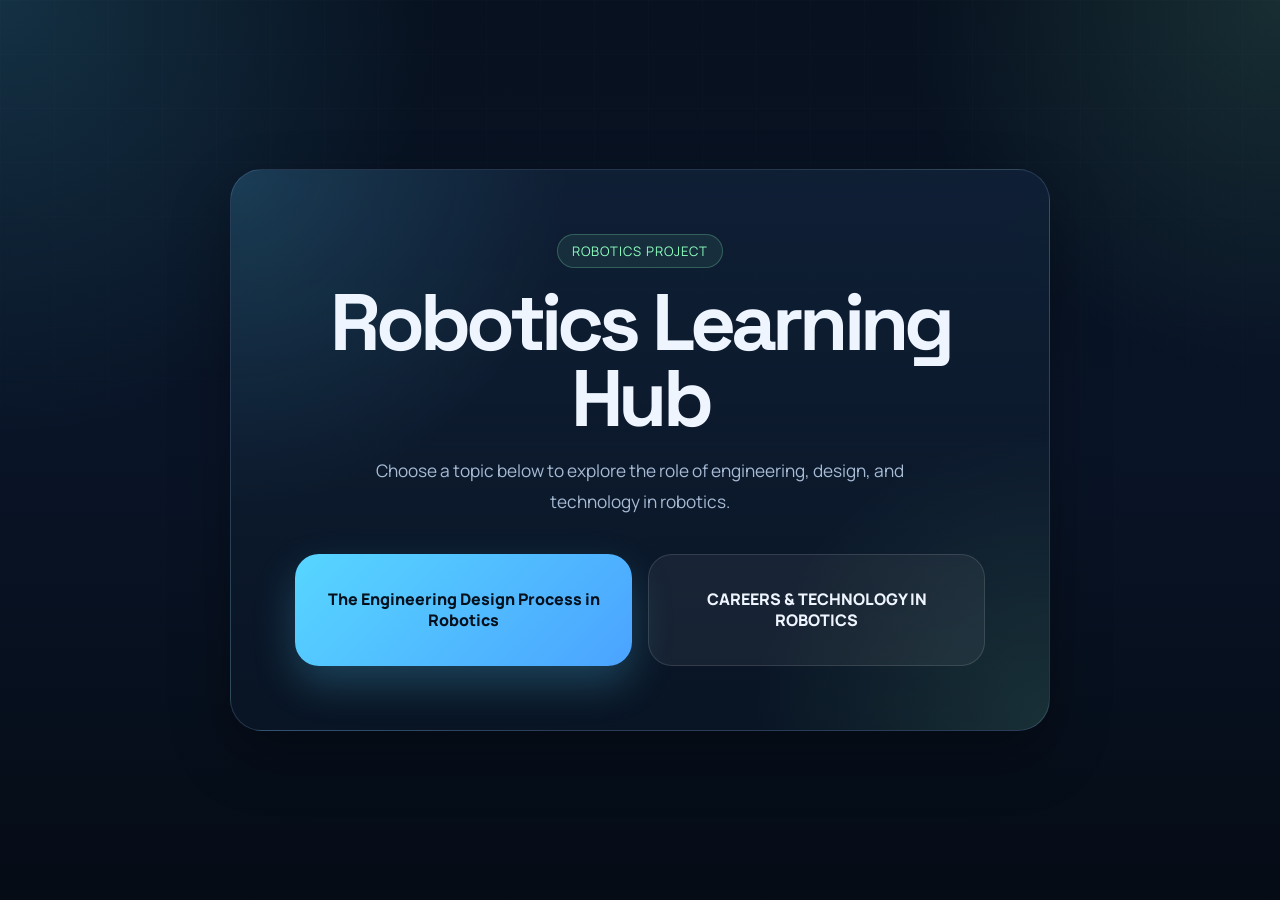
==== index.html @ 1d2cc7db "Robotics Edp v1 without second page" ====
<!doctype html>
<html lang="en">
  <head>
    <meta charset="UTF-8" />
    <meta name="viewport" content="width=device-width, initial-scale=1.0" />
    <title>Robotics Project Homepage</title>
    <link rel="preconnect" href="https://fonts.googleapis.com" />
    <link rel="preconnect" href="https://fonts.gstatic.com" crossorigin />
    <link
      href="https://fonts.googleapis.com/css2?family=Manrope:wght@400;500;600;700;800&family=Space+Grotesk:wght@500;700&display=swap"
      rel="stylesheet"
    />
    <link rel="stylesheet" href="style.css" />
  </head>
  <body class="home-page">
    <div class="cursor-reticle" aria-hidden="true">
      <svg viewBox="0 0 84 84">
        <path class="reticle-shape" d="M25 11 L14 19 L14 31" />
        <path class="reticle-shape" d="M59 11 L70 19 L70 31" />
        <path class="reticle-shape" d="M25 73 L14 65 L14 53" />
        <path class="reticle-shape" d="M59 73 L70 65 L70 53" />
        <circle class="reticle-dot" cx="42" cy="42" r="3.5" />
      </svg>
    </div>

    <main class="home-main">
      <section class="home-hero">
        <span class="section-tag reveal">Robotics Project</span>
        <h1 class="home-title reveal">Robotics Learning Hub</h1>
        <p class="home-copy reveal">
          Choose a topic below to explore the role of engineering, design, and
          technology in robotics.
        </p>

        <div class="home-actions reveal">
          <a class="home-button home-button-primary" href="edp.html">
            The Engineering Design Process in Robotics
          </a>
          <button class="home-button home-button-secondary" type="button">
            CAREERS &amp; TECHNOLOGY IN ROBOTICS
          </button>
        </div>
      </section>
    </main>

    <script src="script.js"></script>
  </body>
</html>
---- style.css ----
:root {
  --bg: #07111f;
  --bg-soft: #0d1a2d;
  --panel: rgba(14, 28, 48, 0.78);
  --panel-strong: rgba(18, 36, 62, 0.94);
  --line: rgba(162, 201, 255, 0.18);
  --text: #eef5ff;
  --muted: #a8bbd4;
  --accent: #57d6ff;
  --accent-2: #8dffbf;
  --accent-3: #ffd166;
  --danger: #ff7b7b;
  --shadow: 0 24px 60px rgba(0, 0, 0, 0.32);
  --radius: 24px;
  --max-width: 1180px;
}

* {
  box-sizing: border-box;
}

html {
  scroll-behavior: smooth;
}

body {
  margin: 0;
  font-family: "Manrope", sans-serif;
  background:
    radial-gradient(
      circle at top left,
      rgba(87, 214, 255, 0.16),
      transparent 28%
    ),
    radial-gradient(
      circle at top right,
      rgba(141, 255, 191, 0.12),
      transparent 24%
    ),
    linear-gradient(180deg, #07111f 0%, #091427 48%, #050c16 100%);
  color: var(--text);
  overflow-x: hidden;
}

@media (pointer: fine) {
  body,
  a,
  button,
  [role="button"] {
    cursor: none;
  }
}

body::before {
  content: "";
  position: fixed;
  inset: 0;
  pointer-events: none;
  background-image:
    linear-gradient(rgba(255, 255, 255, 0.03) 1px, transparent 1px),
    linear-gradient(90deg, rgba(255, 255, 255, 0.03) 1px, transparent 1px);
  background-size: 54px 54px;
  mask-image: linear-gradient(
    180deg,
    rgba(0, 0, 0, 0.4),
    transparent 85%
  );
}

.cursor-reticle {
  position: fixed;
  top: 0;
  left: 0;
  width: 84px;
  height: 84px;
  pointer-events: none;
  z-index: 20;
  opacity: 0;
  transform: translate3d(-50%, -50%, 0) scale(0.9);
  transition:
    opacity 0.2s ease,
    transform 0.16s ease;
  mix-blend-mode: screen;
  will-change: left, top, transform;
}

.cursor-reticle.visible {
  opacity: 0.9;
}

.cursor-reticle.is-clicked {
  transform: translate3d(-50%, -50%, 0) scale(0.68);
}

.cursor-reticle svg {
  width: 100%;
  height: 100%;
  overflow: visible;
  animation: slowSpin 6.5s linear infinite;
  filter: drop-shadow(0 0 10px rgba(87, 214, 255, 0.28));
}

.cursor-reticle .reticle-shape {
  stroke: rgba(238, 245, 255, 0.9);
  stroke-width: 4;
  fill: none;
  stroke-linecap: square;
}

.cursor-reticle .reticle-dot {
  fill: var(--accent);
}

a {
  color: inherit;
  text-decoration: none;
}

main {
  position: relative;
  z-index: 1;
}

.page-home-button {
  position: fixed;
  top: 1.2rem;
  left: 1.2rem;
  z-index: 15;
  display: grid;
  width: 3.2rem;
  height: 3.2rem;
  place-items: center;
  border: 1px solid rgba(255, 255, 255, 0.12);
  border-radius: 18px;
  background: rgba(14, 28, 48, 0.76);
  box-shadow: 0 14px 32px rgba(0, 0, 0, 0.24);
  backdrop-filter: blur(14px);
  transition:
    transform 0.25s ease,
    border-color 0.25s ease,
    background 0.25s ease;
}

.page-home-button:hover {
  transform: translateY(-3px);
  border-color: rgba(141, 255, 191, 0.34);
  background: rgba(18, 36, 62, 0.92);
}

.page-home-button svg {
  width: 1.45rem;
  height: 1.45rem;
  fill: none;
  stroke: var(--accent-2);
  stroke-width: 2;
  stroke-linecap: round;
  stroke-linejoin: round;
}

section {
  width: min(calc(100% - 2rem), var(--max-width));
  margin: 0 auto;
  padding: 4.5rem 0;
}

.section-tag {
  display: inline-flex;
  align-items: center;
  gap: 0.5rem;
  padding: 0.45rem 0.85rem;
  border: 1px solid rgba(141, 255, 191, 0.24);
  border-radius: 999px;
  color: var(--accent-2);
  font-size: 0.82rem;
  letter-spacing: 0.08em;
  text-transform: uppercase;
  background: rgba(141, 255, 191, 0.08);
}

.hero-credit {
  display: block;
  margin-top: 0.9rem;
  color: rgba(238, 245, 255, 0.72);
  font-size: 0.95rem;
  letter-spacing: 0.05em;
  text-transform: uppercase;
}

.section-heading {
  margin: 1rem 0 0.8rem;
  font-family: "Space Grotesk", sans-serif;
  font-size: clamp(2rem, 4vw, 3.6rem);
  line-height: 1.05;
  letter-spacing: -0.04em;
}

.section-copy {
  max-width: 700px;
  margin: 0;
  color: var(--muted);
  font-size: 1.05rem;
  line-height: 1.8;
}

.hero {
  min-height: 100vh;
  display: grid;
  align-items: center;
  padding-top: 2rem;
}

.hero-grid {
  display: grid;
  grid-template-columns: 1.15fr 0.85fr;
  gap: 2rem;
  align-items: center;
}

.hero-copy p {
  margin: 1rem 0 0;
  max-width: 660px;
  color: var(--muted);
  font-size: 1.08rem;
  line-height: 1.9;
}

.hero-title {
  margin: 1rem 0 0;
  font-family: "Space Grotesk", sans-serif;
  font-size: clamp(2.8rem, 6vw, 5.7rem);
  line-height: 0.95;
  letter-spacing: -0.06em;
}

.hero-subtitle {
  margin-top: 1rem;
  font-size: clamp(1.1rem, 2vw, 1.45rem);
  color: #d9ecff;
  font-weight: 600;
}

.hero-actions {
  display: flex;
  flex-wrap: wrap;
  gap: 1rem;
  margin-top: 2rem;
}

.button {
  display: inline-flex;
  align-items: center;
  justify-content: center;
  gap: 0.5rem;
  padding: 0.95rem 1.35rem;
  border-radius: 999px;
  font-weight: 700;
  transition:
    transform 0.25s ease,
    box-shadow 0.25s ease,
    background 0.25s ease;
}

.button-primary {
  background: linear-gradient(135deg, var(--accent), #4ba3ff);
  color: #04111d;
  box-shadow: 0 16px 36px rgba(87, 214, 255, 0.28);
}

.button-secondary {
  background: rgba(255, 255, 255, 0.05);
  border: 1px solid rgba(255, 255, 255, 0.12);
  color: var(--text);
}

.button:hover {
  transform: translateY(-3px);
}

.particle-overlay {
  position: fixed;
  inset: 0;
  pointer-events: none;
  overflow: hidden;
  z-index: 18;
}

.mascot-particle {
  position: fixed;
  top: 0;
  left: 0;
  pointer-events: none;
  user-select: none;
  will-change: transform, opacity;
  animation: mascotFall var(--fall-duration, 1800ms) ease-in forwards;
  animation-delay: var(--fall-delay, 0ms);
  filter: drop-shadow(0 6px 12px rgba(0, 0, 0, 0.22));
}

.hero-panel {
  position: relative;
  padding: 1.4rem;
  border-radius: 28px;
  border: 1px solid var(--line);
  background: linear-gradient(
    180deg,
    rgba(16, 32, 54, 0.92),
    rgba(10, 22, 38, 0.72)
  );
  box-shadow: var(--shadow);
  overflow: hidden;
}

.hero-panel::before,
.hero-panel::after {
  content: "";
  position: absolute;
  border-radius: 999px;
  filter: blur(10px);
}

.hero-panel::before {
  top: -40px;
  right: -30px;
  width: 140px;
  height: 140px;
  background: rgba(87, 214, 255, 0.18);
}

.hero-panel::after {
  bottom: -50px;
  left: -30px;
  width: 160px;
  height: 160px;
  background: rgba(141, 255, 191, 0.16);
}

.mini-dashboard {
  position: relative;
  display: grid;
  gap: 1rem;
}

.dashboard-card {
  position: relative;
  padding: 1.2rem;
  border-radius: 20px;
  background: rgba(255, 255, 255, 0.05);
  border: 1px solid rgba(255, 255, 255, 0.08);
  backdrop-filter: blur(12px);
}

.dashboard-card h3,
.dashboard-card p {
  margin: 0;
}

.dashboard-card p {
  margin-top: 0.55rem;
  color: var(--muted);
  line-height: 1.7;
}

.dashboard-metrics {
  display: grid;
  grid-template-columns: repeat(2, minmax(0, 1fr));
  gap: 1rem;
}

.metric {
  padding: 1rem;
  border-radius: 18px;
  background: rgba(9, 18, 32, 0.66);
  border: 1px solid rgba(255, 255, 255, 0.08);
  text-align: center;
}

.metric strong {
  display: block;
  font-size: 1.8rem;
  font-family: "Space Grotesk", sans-serif;
}

.metric span {
  color: var(--muted);
  font-size: 0.95rem;
}

.process-layout {
  display: grid;
  grid-template-columns: 1fr 0.95fr;
  gap: 2rem;
  align-items: center;
  margin-top: 2.5rem;
}

.cycle-shell {
  --orbit-radius: 224px;
  position: relative;
  width: min(100%, 620px);
  aspect-ratio: 1 / 1;
  margin: 0 auto;
  border-radius: 50%;
  border: 1px solid rgba(87, 214, 255, 0.12);
  background:
    radial-gradient(
      circle at center,
      rgba(87, 214, 255, 0.14),
      transparent 34%
    ),
    radial-gradient(
      circle at center,
      rgba(141, 255, 191, 0.08),
      transparent 56%
    );
}

.cycle-shell::before {
  content: "";
  position: absolute;
  inset: 10%;
  border-radius: 50%;
  border: 1px dashed rgba(255, 255, 255, 0.12);
  z-index: 0;
}

.cycle-center {
  position: absolute;
  inset: 24%;
  display: grid;
  place-items: center;
  text-align: center;
  border-radius: 50%;
  padding: 1.45rem 1.15rem;
  background: radial-gradient(
    circle at top,
    rgba(87, 214, 255, 0.24),
    rgba(11, 23, 40, 0.94)
  );
  border: 1px solid rgba(87, 214, 255, 0.28);
  box-shadow:
    0 0 0 14px rgba(87, 214, 255, 0.05),
    0 18px 40px rgba(0, 0, 0, 0.2);
  z-index: 1;
}

.cycle-center-content {
  display: grid;
  justify-items: center;
  gap: 0.7rem;
  max-width: 250px;
  opacity: 1;
  transform: translateY(0);
  transition:
    opacity 0.24s ease,
    transform 0.24s ease;
}

.cycle-center.is-switching .cycle-center-content {
  opacity: 0;
  transform: translateY(8px);
}

.center-step-num {
  display: inline-grid;
  place-items: center;
  width: 3.25rem;
  height: 3.25rem;
  border-radius: 18px;
  background: linear-gradient(
    135deg,
    rgba(141, 255, 191, 0.22),
    rgba(87, 214, 255, 0.18)
  );
  border: 1px solid rgba(255, 255, 255, 0.08);
  color: var(--accent);
  font-family: "Space Grotesk", sans-serif;
  font-size: 1.55rem;
  font-weight: 700;
}

.center-step-title {
  margin: 0;
  font-family: "Space Grotesk", sans-serif;
  font-size: clamp(1.16rem, 1.9vw, 1.62rem);
  line-height: 1.18;
  letter-spacing: -0.04em;
}

.center-step-copy {
  margin: 0;
  color: var(--muted);
  font-size: 0.94rem;
  line-height: 1.78;
}

.cycle-step {
  --angle: 0deg;
  position: absolute;
  top: 50%;
  left: 50%;
  width: 74px;
  height: 74px;
  display: grid;
  place-items: center;
  border-radius: 24px;
  z-index: 2;
  transform: translate(-50%, -50%) rotate(var(--angle))
    translateY(calc(-1 * var(--orbit-radius)))
    rotate(calc(-1 * var(--angle)));
  background: linear-gradient(
    180deg,
    rgba(20, 40, 66, 0.92),
    rgba(10, 20, 35, 0.9)
  );
  border: 1px solid rgba(255, 255, 255, 0.08);
  box-shadow: 0 18px 36px rgba(0, 0, 0, 0.2);
  transition:
    transform 0.3s ease,
    border-color 0.3s ease,
    box-shadow 0.3s ease,
    background 0.3s ease;
}

.cycle-step .icon {
  display: inline-grid;
  place-items: center;
  width: 2.75rem;
  height: 2.75rem;
  border-radius: 16px;
  background: rgba(87, 214, 255, 0.12);
  color: #dff7ff;
  font-family: "Space Grotesk", sans-serif;
  font-size: 1.15rem;
  font-weight: 700;
}

.cycle-step.active {
  border-color: rgba(141, 255, 191, 0.45);
  background: linear-gradient(
    180deg,
    rgba(34, 74, 118, 0.98),
    rgba(13, 31, 52, 0.96)
  );
  box-shadow:
    0 0 0 6px rgba(87, 214, 255, 0.1),
    0 22px 50px rgba(87, 214, 255, 0.2);
  transform: translate(-50%, -50%) rotate(var(--angle))
    translateY(calc(-1 * var(--orbit-radius)))
    rotate(calc(-1 * var(--angle))) scale(1.08);
}

.loop-svg {
  position: absolute;
  inset: 0;
  width: 100%;
  height: 100%;
  pointer-events: none;
  z-index: 0;
}

.loop-svg path {
  fill: none;
  stroke: rgba(87, 214, 255, 0.68);
  stroke-width: 3;
  stroke-linecap: round;
  stroke-dasharray: 10 12;
  animation: dash 12s linear infinite;
  filter: drop-shadow(0 0 8px rgba(87, 214, 255, 0.3));
}

.step-list {
  display: grid;
  gap: 1rem;
}

.step-list .step-row {
  display: grid;
  grid-template-columns: auto 1fr;
  gap: 1rem;
  align-items: center;
  padding: 1rem 1.1rem;
  border-radius: 20px;
  background: rgba(255, 255, 255, 0.045);
  border: 1px solid rgba(255, 255, 255, 0.08);
  width: 100%;
  text-align: left;
  color: inherit;
  cursor: pointer;
  transition:
    transform 0.25s ease,
    border-color 0.25s ease,
    background 0.25s ease,
    box-shadow 0.25s ease;
}

.step-list .step-row:hover {
  transform: translateX(8px);
  border-color: rgba(141, 255, 191, 0.28);
  background: rgba(255, 255, 255, 0.075);
}

.step-list button.step-row {
  font: inherit;
  appearance: none;
  outline: none;
}

.step-list .step-row > div:last-child {
  display: flex;
  align-items: center;
  min-height: 100%;
}

.step-list .step-row.active {
  background: linear-gradient(
    180deg,
    rgba(24, 47, 77, 0.96),
    rgba(11, 22, 38, 0.9)
  );
  border-color: rgba(87, 214, 255, 0.34);
  box-shadow: 0 18px 36px rgba(87, 214, 255, 0.12);
}

.step-number {
  display: inline-grid;
  place-items: center;
  width: 2.2rem;
  height: 2.2rem;
  border-radius: 999px;
  background: linear-gradient(
    135deg,
    rgba(141, 255, 191, 0.22),
    rgba(87, 214, 255, 0.16)
  );
  color: var(--accent-2);
  font-weight: 800;
}

.step-row h4,
.step-row p {
  margin: 0;
}

.step-row p {
  margin-top: 0.35rem;
  color: var(--muted);
  line-height: 1.7;
}

.cards-grid {
  display: grid;
  grid-template-columns: repeat(2, minmax(0, 1fr));
  gap: 1.35rem;
  margin-top: 2.4rem;
}

.card {
  padding: 1.4rem;
  border-radius: var(--radius);
  background: linear-gradient(
    180deg,
    rgba(17, 31, 53, 0.88),
    rgba(10, 20, 35, 0.85)
  );
  border: 1px solid rgba(255, 255, 255, 0.08);
  box-shadow: var(--shadow);
  transition:
    transform 0.3s ease,
    border-color 0.3s ease;
}

.card:hover {
  transform: translateY(-6px);
  border-color: rgba(87, 214, 255, 0.26);
}

.card h3,
.card h4,
.card p {
  margin: 0;
}

.card p {
  color: var(--muted);
  line-height: 1.75;
  margin-top: 0.65rem;
}

.chip-list {
  display: flex;
  flex-wrap: wrap;
  gap: 0.7rem;
  margin-top: 1rem;
}

.chip {
  padding: 0.65rem 0.9rem;
  border-radius: 999px;
  background: rgba(255, 255, 255, 0.06);
  border: 1px solid rgba(255, 255, 255, 0.08);
  color: #d9ecff;
  font-size: 0.94rem;
}

.applied-process {
  margin-top: 2.6rem;
  padding: 1.35rem;
  border-radius: 28px;
  border: 1px solid rgba(87, 214, 255, 0.16);
  background:
    radial-gradient(
      circle at top left,
      rgba(87, 214, 255, 0.1),
      transparent 32%
    ),
    linear-gradient(180deg, rgba(15, 30, 52, 0.94), rgba(9, 18, 32, 0.9));
  box-shadow: var(--shadow);
}

.applied-process-header h3,
.applied-process-header p {
  margin: 0;
}

.applied-process-header h3 {
  font-family: "Space Grotesk", sans-serif;
  font-size: 1.45rem;
  letter-spacing: -0.03em;
}

.applied-process-header p {
  margin-top: 0.7rem;
  max-width: 760px;
  color: var(--muted);
  line-height: 1.8;
}

.applied-grid {
  display: grid;
  grid-template-columns: repeat(2, minmax(0, 1fr));
  gap: 1rem;
  margin-top: 1.5rem;
}

.applied-step {
  padding: 1.2rem;
  border-radius: 22px;
  background: rgba(255, 255, 255, 0.045);
  border: 1px solid rgba(255, 255, 255, 0.08);
  transition:
    transform 0.3s ease,
    border-color 0.3s ease,
    background 0.3s ease;
}

.applied-step:hover {
  transform: translateY(-4px);
  border-color: rgba(141, 255, 191, 0.26);
  background: rgba(255, 255, 255, 0.07);
}

.applied-step-top {
  display: flex;
  align-items: center;
  gap: 0.85rem;
}

.applied-step-number {
  display: inline-grid;
  place-items: center;
  width: 2.35rem;
  height: 2.35rem;
  border-radius: 999px;
  background: linear-gradient(
    135deg,
    rgba(141, 255, 191, 0.22),
    rgba(87, 214, 255, 0.16)
  );
  color: var(--accent-2);
  font-weight: 800;
  flex-shrink: 0;
}

.applied-step h4,
.applied-step p {
  margin: 0;
}

.applied-step h4 {
  font-size: 1.03rem;
}

.applied-step p {
  margin-top: 0.8rem;
  color: var(--muted);
  line-height: 1.75;
}

.applied-note {
  margin-top: 1.2rem;
  padding: 1rem 1.1rem;
  border-radius: 20px;
  background: rgba(87, 214, 255, 0.08);
  border: 1px solid rgba(87, 214, 255, 0.14);
  color: #dff2ff;
  line-height: 1.75;
}

.flow-section {
  margin-top: 2.4rem;
  display: grid;
  grid-template-columns: repeat(3, minmax(0, 1fr));
  gap: 1rem;
  align-items: stretch;
}

.flow-card {
  position: relative;
  padding: 1.45rem;
  border-radius: 22px;
  background: linear-gradient(
    180deg,
    rgba(20, 37, 61, 0.92),
    rgba(9, 18, 31, 0.84)
  );
  border: 1px solid rgba(255, 255, 255, 0.08);
  min-height: 180px;
}

.flow-card.failure {
  border-color: rgba(255, 123, 123, 0.28);
}

.flow-card.fix {
  border-color: rgba(255, 209, 102, 0.28);
}

.flow-card.improved {
  border-color: rgba(141, 255, 191, 0.28);
}

.flow-arrow {
  display: grid;
  place-items: center;
  color: var(--accent);
  font-size: 2rem;
  opacity: 0.88;
  animation: pulse 2.8s ease-in-out infinite;
}

.flow-wrapper {
  display: grid;
  grid-template-columns: 1fr auto 1fr auto 1fr;
  gap: 1rem;
  align-items: center;
  margin-top: 2.4rem;
}

.chart {
  margin-top: 2.4rem;
  padding: 1.2rem;
  border-radius: 28px;
  border: 1px solid rgba(255, 255, 255, 0.08);
  background: rgba(255, 255, 255, 0.04);
  overflow: hidden;
}

.chart-grid {
  display: grid;
  grid-template-columns: repeat(2, minmax(0, 1fr));
  gap: 1rem;
}

.chart-column {
  padding: 1.3rem;
  border-radius: 22px;
  min-height: 100%;
  background: linear-gradient(
    180deg,
    rgba(18, 34, 58, 0.94),
    rgba(9, 18, 32, 0.88)
  );
  border: 1px solid rgba(255, 255, 255, 0.08);
}

.chart-column h3 {
  margin: 0 0 1rem;
  font-family: "Space Grotesk", sans-serif;
  font-size: 1.35rem;
}

.chart-column ul {
  margin: 0;
  padding-left: 1.1rem;
  color: var(--muted);
  line-height: 2;
}

.chart-column.criteria h3 {
  color: var(--accent-2);
}

.chart-column.constraints h3 {
  color: var(--accent-3);
}

.vocab-grid {
  display: grid;
  grid-template-columns: repeat(2, minmax(0, 1fr));
  gap: 1.2rem;
  margin-top: 2.4rem;
}

.vocab-card {
  padding: 1.35rem;
  border-radius: 22px;
  background: linear-gradient(
    180deg,
    rgba(18, 34, 58, 0.94),
    rgba(9, 18, 32, 0.88)
  );
  border: 1px solid rgba(255, 255, 255, 0.08);
  box-shadow: var(--shadow);
  transition:
    transform 0.3s ease,
    border-color 0.3s ease;
}

.vocab-card:hover {
  transform: translateY(-6px);
  border-color: rgba(141, 255, 191, 0.26);
}

.vocab-card h3,
.vocab-card p {
  margin: 0;
}

.vocab-card h3 {
  font-family: "Space Grotesk", sans-serif;
  font-size: 1.18rem;
  color: #eaf4ff;
}

.vocab-card p {
  margin-top: 0.65rem;
  color: var(--muted);
  line-height: 1.8;
}

.feedback-panel {
  position: relative;
  margin-top: 2.4rem;
  padding: 1.6rem;
  border-radius: 28px;
  border: 1px solid rgba(87, 214, 255, 0.18);
  background:
    radial-gradient(
      circle at top left,
      rgba(87, 214, 255, 0.12),
      transparent 30%
    ),
    linear-gradient(180deg, rgba(14, 29, 49, 0.94), rgba(9, 18, 32, 0.9));
  overflow: hidden;
}

.feedback-panel::after {
  content: "";
  position: absolute;
  inset: auto -70px -70px auto;
  width: 200px;
  height: 200px;
  border-radius: 50%;
  background: rgba(141, 255, 191, 0.08);
  filter: blur(6px);
}

.feedback-visual {
  display: grid;
  grid-template-columns: 1fr auto 1fr;
  gap: 1rem;
  align-items: center;
  margin-top: 1.4rem;
}

.feedback-box {
  padding: 1.2rem;
  border-radius: 22px;
  background: rgba(255, 255, 255, 0.05);
  border: 1px solid rgba(255, 255, 255, 0.08);
  min-height: 120px;
}

.feedback-loop {
  position: relative;
  width: 92px;
  height: 92px;
  border-radius: 50%;
  border: 2px dashed rgba(87, 214, 255, 0.45);
  animation: spin 12s linear infinite;
}

.feedback-loop::before,
.feedback-loop::after {
  content: "";
  position: absolute;
  width: 14px;
  height: 14px;
  border-top: 3px solid var(--accent);
  border-right: 3px solid var(--accent);
  right: 4px;
}

.feedback-loop::before {
  top: 14px;
  transform: rotate(44deg);
}

.feedback-loop::after {
  bottom: 14px;
  left: 4px;
  right: auto;
  transform: rotate(224deg);
}

.reveal {
  opacity: 0;
  transform: translateY(28px);
  transition:
    opacity 0.8s ease,
    transform 0.8s ease;
}

.reveal.visible {
  opacity: 1;
  transform: translateY(0);
}

footer {
  width: min(calc(100% - 2rem), var(--max-width));
  margin: 0 auto;
  padding: 0 0 2.6rem;
  color: rgba(238, 245, 255, 0.6);
  font-size: 0.95rem;
}

@keyframes dash {
  to {
    stroke-dashoffset: -180;
  }
}

@keyframes pulse {
  0%,
  100% {
    transform: scale(1);
    opacity: 0.7;
  }
  50% {
    transform: scale(1.08);
    opacity: 1;
  }
}

@keyframes spin {
  to {
    transform: rotate(360deg);
  }
}

@keyframes slowSpin {
  to {
    transform: rotate(360deg);
  }
}

@keyframes mascotFall {
  0% {
    opacity: 0;
    transform: translate3d(0, -8px, 0) rotate(0deg) scale(0.92);
  }
  10% {
    opacity: 1;
  }
  100% {
    opacity: 0;
    transform: translate3d(
        var(--drift-x, 0px),
        var(--fall-distance, 340px),
        0
      )
      rotate(var(--rotate-end, 180deg)) scale(1);
  }
}

@media (max-width: 1100px) {
  .hero-grid,
  .process-layout,
  .cards-grid,
  .chart-grid {
    grid-template-columns: 1fr;
  }

  .flow-wrapper,
  .feedback-visual {
    grid-template-columns: 1fr;
  }

  .flow-arrow {
    transform: rotate(90deg);
  }

  .cycle-step {
    width: 68px;
    height: 68px;
  }
}

@media (max-width: 760px) {
  section {
    padding: 3.5rem 0;
  }

  .hero {
    min-height: auto;
  }

  .hero-actions {
    flex-direction: column;
    align-items: stretch;
  }

  .dashboard-metrics {
    grid-template-columns: 1fr;
  }

  .applied-grid,
  .vocab-grid {
    grid-template-columns: 1fr;
  }

  .cycle-shell {
    --orbit-radius: 168px;
    width: min(100%, 420px);
  }

  .cycle-center {
    inset: 28%;
  }

  .cycle-step {
    width: 58px;
    height: 58px;
    transform: translate(-50%, -50%) rotate(var(--angle))
      translateY(calc(-1 * var(--orbit-radius)))
      rotate(calc(-1 * var(--angle)));
  }

  .cycle-step .icon {
    width: 2.3rem;
    height: 2.3rem;
    font-size: 1rem;
  }

  .center-step-title {
    font-size: 1.2rem;
  }

  .center-step-copy {
    font-size: 0.88rem;
  }

  .chart {
    padding: 0.9rem;
  }
}

@media (max-width: 520px) {
  .section-heading {
    font-size: 2rem;
  }

  .hero-title {
    font-size: 2.8rem;
  }

  .cycle-shell {
    --orbit-radius: 132px;
    width: 100%;
    aspect-ratio: 1 / 1;
    border-radius: 28px;
    background: rgba(255, 255, 255, 0.03);
  }

  .cycle-center {
    inset: 24%;
    padding: 1rem 0.85rem;
  }

  .cycle-step {
    width: 50px;
    height: 50px;
  }

  .cycle-step .icon {
    width: 2rem;
    height: 2rem;
    font-size: 0.92rem;
  }

  .center-step-num {
    width: 2.7rem;
    height: 2.7rem;
    font-size: 1.3rem;
  }

  .center-step-title {
    font-size: 1rem;
  }

  .center-step-copy {
    font-size: 0.82rem;
    line-height: 1.65;
  }
}

@media (pointer: coarse) {
  .cursor-reticle {
    display: none;
  }
}

.home-page {
  min-height: 100vh;
}

.home-main {
  min-height: 100vh;
  display: grid;
  place-items: center;
  padding: 2rem;
}

.home-hero {
  width: min(100%, 820px);
  padding: clamp(2rem, 6vw, 4rem);
  text-align: center;
  border: 1px solid var(--line);
  border-radius: 32px;
  background:
    radial-gradient(
      circle at top left,
      rgba(87, 214, 255, 0.16),
      transparent 34%
    ),
    radial-gradient(
      circle at bottom right,
      rgba(141, 255, 191, 0.12),
      transparent 30%
    ),
    linear-gradient(180deg, rgba(16, 32, 54, 0.92), rgba(10, 22, 38, 0.78));
  box-shadow: var(--shadow);
}

.home-title {
  margin: 1rem 0 0;
  font-family: "Space Grotesk", sans-serif;
  font-size: clamp(2.5rem, 8vw, 5rem);
  line-height: 0.95;
  letter-spacing: -0.06em;
}

.home-copy {
  max-width: 620px;
  margin: 1.2rem auto 0;
  color: var(--muted);
  font-size: 1.08rem;
  line-height: 1.8;
}

.home-actions {
  display: grid;
  grid-template-columns: repeat(2, minmax(0, 1fr));
  gap: 1rem;
  margin-top: 2.3rem;
}

.home-button {
  display: grid;
  min-height: 112px;
  place-items: center;
  padding: 1.2rem;
  border: 0;
  border-radius: 24px;
  font: inherit;
  font-weight: 800;
  line-height: 1.35;
  text-align: center;
  transition:
    transform 0.25s ease,
    border-color 0.25s ease,
    box-shadow 0.25s ease,
    background 0.25s ease;
}

.home-button:hover {
  transform: translateY(-5px);
}

.home-button-primary {
  color: #04111d;
  background: linear-gradient(135deg, var(--accent), #4ba3ff);
  box-shadow: 0 18px 42px rgba(87, 214, 255, 0.24);
}

.home-button-secondary {
  color: var(--text);
  border: 1px solid rgba(255, 255, 255, 0.12);
  background: rgba(255, 255, 255, 0.055);
}

.home-button-secondary:hover {
  border-color: rgba(141, 255, 191, 0.28);
  background: rgba(255, 255, 255, 0.085);
}

@media (max-width: 680px) {
  .home-main {
    padding: 1rem;
  }

  .home-actions {
    grid-template-columns: 1fr;
  }
}
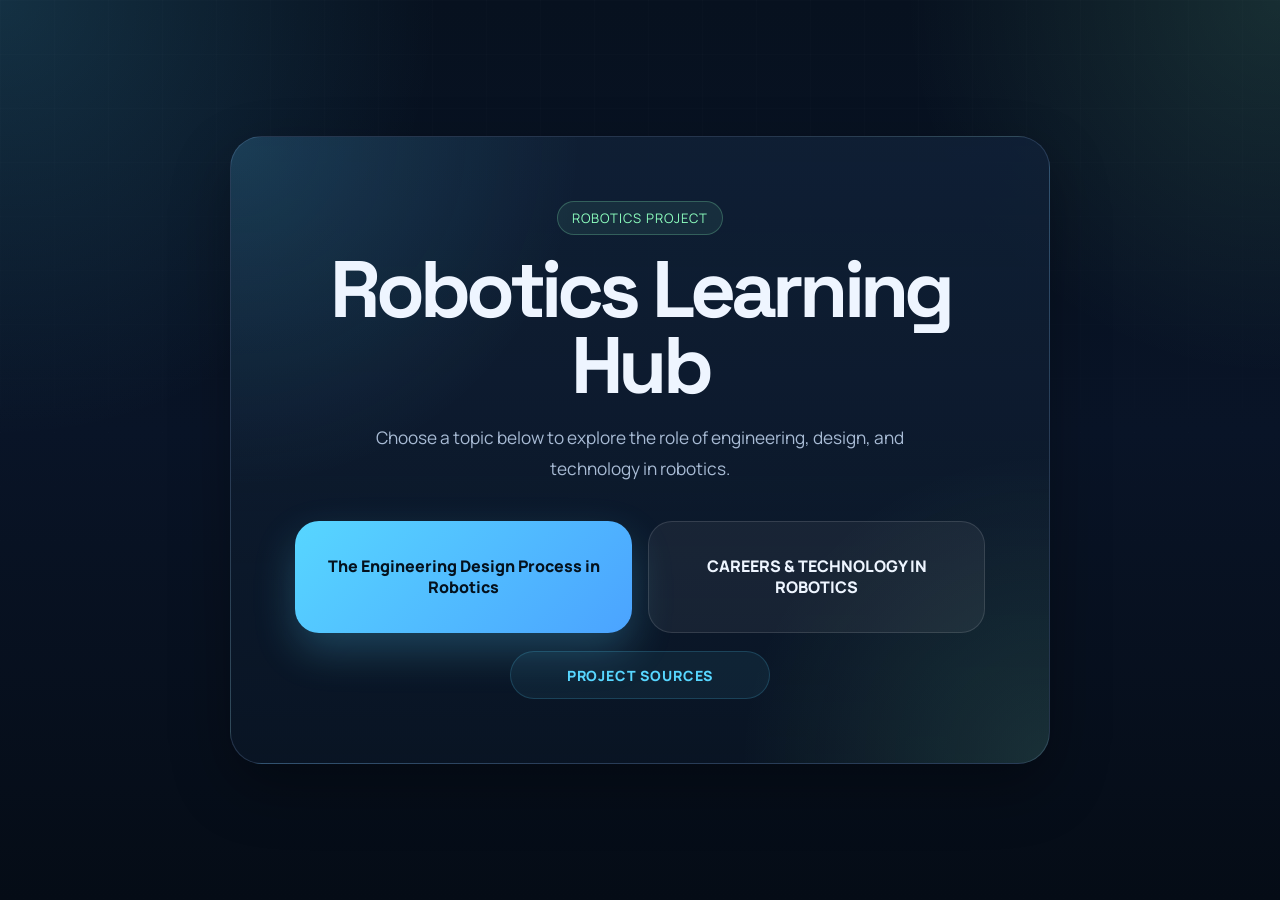
==== commit c5042555: "Final version" ====
--- a/index.html
+++ b/index.html
@@ -36,9 +36,13 @@
           <a class="home-button home-button-primary" href="edp.html">
             The Engineering Design Process in Robotics
           </a>
-          <button class="home-button home-button-secondary" type="button">
+          <a class="home-button home-button-secondary" href="careers.html">
             CAREERS &amp; TECHNOLOGY IN ROBOTICS
-          </button>
+          </a>
+        </div>
+
+        <div class="home-source-action reveal">
+          <a class="home-source-button" href="sources.html">PROJECT SOURCES</a>
         </div>
       </section>
     </main>
--- a/style.css
+++ b/style.css
@@ -1093,6 +1093,38 @@
   }
 }
 
+@keyframes detailsReveal {
+  from {
+    opacity: 0;
+    transform: translateY(-10px);
+  }
+  to {
+    opacity: 1;
+    transform: translateY(0);
+  }
+}
+
+@supports selector(::details-content) {
+  .career-card,
+  .roadmap-step {
+    interpolate-size: allow-keywords;
+  }
+
+  .career-card::details-content,
+  .roadmap-step::details-content {
+    block-size: 0;
+    overflow: hidden;
+    transition:
+      block-size 0.5s cubic-bezier(0.16, 1, 0.3, 1),
+      content-visibility 0.5s allow-discrete;
+  }
+
+  .career-card[open]::details-content,
+  .roadmap-step[open]::details-content {
+    block-size: auto;
+  }
+}
+
 @media (max-width: 1100px) {
   .hero-grid,
   .process-layout,
@@ -1324,6 +1356,566 @@
   background: rgba(255, 255, 255, 0.085);
 }
 
+.home-source-action {
+  display: flex;
+  justify-content: center;
+  margin-top: 1.1rem;
+}
+
+.home-source-button {
+  display: inline-flex;
+  align-items: center;
+  justify-content: center;
+  min-width: min(100%, 260px);
+  padding: 0.85rem 1.2rem;
+  border: 1px solid rgba(87, 214, 255, 0.18);
+  border-radius: 999px;
+  color: var(--accent);
+  background: rgba(87, 214, 255, 0.07);
+  font-size: 0.88rem;
+  font-weight: 800;
+  letter-spacing: 0.06em;
+  transition:
+    transform 0.25s ease,
+    border-color 0.25s ease,
+    background 0.25s ease;
+}
+
+.home-source-button:hover {
+  transform: translateY(-3px);
+  border-color: rgba(141, 255, 191, 0.28);
+  color: var(--accent-2);
+  background: rgba(141, 255, 191, 0.08);
+}
+
+.source-list {
+  display: grid;
+  gap: 1rem;
+  margin-top: 2.4rem;
+}
+
+.source-card {
+  padding: 1.25rem;
+  border: 1px solid rgba(255, 255, 255, 0.08);
+  border-radius: 22px;
+  background: linear-gradient(
+    180deg,
+    rgba(18, 34, 58, 0.94),
+    rgba(9, 18, 32, 0.88)
+  );
+  box-shadow: var(--shadow);
+  transition:
+    transform 0.3s ease,
+    border-color 0.3s ease;
+}
+
+.source-card:hover {
+  transform: translateY(-4px);
+  border-color: rgba(87, 214, 255, 0.26);
+}
+
+.source-card h3,
+.source-card p {
+  margin: 0;
+}
+
+.source-card h3 {
+  font-family: "Space Grotesk", sans-serif;
+  letter-spacing: -0.03em;
+}
+
+.source-card p {
+  margin-top: 0.55rem;
+  color: var(--muted);
+  line-height: 1.7;
+}
+
+.source-card a {
+  display: inline-block;
+  margin-top: 0.8rem;
+  color: var(--accent);
+  font-weight: 800;
+  overflow-wrap: anywhere;
+}
+
+.source-card a:hover {
+  color: var(--accent-2);
+  text-decoration: underline;
+}
+
+.careers-hero .hero-panel {
+  transform: rotate(1deg);
+}
+
+.tech-compare-grid,
+.career-grid,
+.ctso-grid {
+  display: grid;
+  gap: 1.2rem;
+  margin-top: 2.4rem;
+}
+
+.tech-compare-grid {
+  grid-template-columns: repeat(3, minmax(0, 1fr));
+}
+
+.career-grid,
+.ctso-grid {
+  grid-template-columns: repeat(2, minmax(0, 1fr));
+}
+
+.tech-card {
+  position: relative;
+  overflow: hidden;
+}
+
+.tech-card::after {
+  content: "";
+  position: absolute;
+  inset: auto -48px -58px auto;
+  width: 150px;
+  height: 150px;
+  border-radius: 999px;
+  background: rgba(87, 214, 255, 0.08);
+  filter: blur(4px);
+}
+
+.tech-label {
+  display: inline-grid;
+  width: 3.1rem;
+  height: 3.1rem;
+  place-items: center;
+  border: 1px solid rgba(87, 214, 255, 0.22);
+  border-radius: 18px;
+  color: var(--accent);
+  background: rgba(87, 214, 255, 0.1);
+  font-family: "Space Grotesk", sans-serif;
+  font-weight: 700;
+}
+
+.tech-card h3 {
+  margin-top: 1rem;
+}
+
+.example-box {
+  position: relative;
+  z-index: 1;
+  margin-top: 1rem;
+  padding: 0.95rem 1rem;
+  border: 1px solid rgba(141, 255, 191, 0.16);
+  border-radius: 18px;
+  background: rgba(141, 255, 191, 0.06);
+  color: #dff7ea;
+  line-height: 1.65;
+}
+
+.career-card {
+  padding: 1.4rem;
+  border-radius: var(--radius);
+  background:
+    radial-gradient(
+      circle at top right,
+      rgba(87, 214, 255, 0.1),
+      transparent 34%
+    ),
+    linear-gradient(180deg, rgba(17, 31, 53, 0.9), rgba(10, 20, 35, 0.86));
+  border: 1px solid rgba(255, 255, 255, 0.08);
+  box-shadow: var(--shadow);
+  transition:
+    transform 0.3s ease,
+    border-color 0.3s ease;
+}
+
+.career-card:hover {
+  transform: translateY(-6px);
+  border-color: rgba(141, 255, 191, 0.28);
+}
+
+.career-card[open] {
+  border-color: rgba(87, 214, 255, 0.3);
+  box-shadow:
+    var(--shadow),
+    0 0 0 1px rgba(87, 214, 255, 0.08);
+}
+
+.career-card summary {
+  display: grid;
+  gap: 1rem;
+  list-style: none;
+  outline: none;
+  transition: transform 0.3s ease;
+}
+
+.career-card summary::-webkit-details-marker {
+  display: none;
+}
+
+.career-card summary::after {
+  content: "+";
+  position: absolute;
+  top: 1.35rem;
+  right: 1.35rem;
+  display: grid;
+  width: 2.1rem;
+  height: 2.1rem;
+  place-items: center;
+  border: 1px solid rgba(87, 214, 255, 0.2);
+  border-radius: 999px;
+  background: rgba(87, 214, 255, 0.08);
+  color: var(--accent);
+  font-size: 1.35rem;
+  font-weight: 800;
+  transition:
+    transform 0.25s ease,
+    background 0.25s ease;
+}
+
+.career-card[open] summary::after {
+  content: "-";
+  transform: rotate(180deg);
+  background: rgba(141, 255, 191, 0.1);
+  color: var(--accent-2);
+}
+
+.career-card-top {
+  display: flex;
+  gap: 1rem;
+  align-items: center;
+  padding-right: 2.5rem;
+}
+
+.career-icon {
+  display: inline-grid;
+  width: 3rem;
+  height: 3rem;
+  place-items: center;
+  flex: 0 0 auto;
+  border-radius: 18px;
+  background: linear-gradient(
+    135deg,
+    rgba(141, 255, 191, 0.22),
+    rgba(87, 214, 255, 0.16)
+  );
+  color: var(--accent-2);
+  font-family: "Space Grotesk", sans-serif;
+  font-weight: 700;
+}
+
+.career-card h3,
+.career-card p {
+  margin: 0;
+}
+
+.career-card p {
+  margin-top: 1rem;
+  color: var(--muted);
+  line-height: 1.75;
+}
+
+.career-card summary p {
+  margin-top: 0;
+}
+
+.expand-cue {
+  display: inline-flex;
+  width: fit-content;
+  align-items: center;
+  gap: 0.35rem;
+  padding: 0.48rem 0.75rem;
+  border: 1px solid rgba(141, 255, 191, 0.18);
+  border-radius: 999px;
+  color: var(--accent-2);
+  background: rgba(141, 255, 191, 0.07);
+  font-size: 0.82rem;
+  font-weight: 800;
+  letter-spacing: 0.04em;
+  text-transform: uppercase;
+}
+
+.career-card[open] .expand-cue {
+  border-color: rgba(87, 214, 255, 0.2);
+  color: var(--accent);
+  background: rgba(87, 214, 255, 0.08);
+}
+
+.career-expanded {
+  display: grid;
+  gap: 1rem;
+  margin-top: 1.1rem;
+  padding-top: 1.1rem;
+  border-top: 1px solid rgba(255, 255, 255, 0.08);
+  animation: detailsReveal 0.46s cubic-bezier(0.16, 1, 0.3, 1) both;
+}
+
+.career-detail {
+  display: grid;
+  gap: 0.35rem;
+  margin-top: 1rem;
+  padding: 0.95rem 1rem;
+  border: 1px solid rgba(255, 255, 255, 0.08);
+  border-radius: 18px;
+  background: rgba(255, 255, 255, 0.045);
+}
+
+.career-detail strong {
+  color: #eaf4ff;
+}
+
+.career-detail span {
+  color: var(--muted);
+  line-height: 1.65;
+}
+
+.career-expanded .career-detail {
+  margin-top: 0;
+}
+
+.salary-dashboard {
+  display: grid;
+  grid-template-columns: repeat(4, minmax(0, 1fr));
+  gap: 1rem;
+  margin-top: 2.4rem;
+  padding: 1.2rem;
+  border: 1px solid rgba(87, 214, 255, 0.16);
+  border-radius: 28px;
+  background:
+    radial-gradient(
+      circle at top left,
+      rgba(87, 214, 255, 0.12),
+      transparent 32%
+    ),
+    linear-gradient(180deg, rgba(15, 30, 52, 0.94), rgba(9, 18, 32, 0.9));
+  box-shadow: var(--shadow);
+}
+
+.salary-note {
+  grid-column: 1 / -1;
+  margin: 0.2rem 0 0;
+  color: rgba(238, 245, 255, 0.62);
+  font-size: 0.92rem;
+  line-height: 1.65;
+}
+
+.salary-tile {
+  padding: 1.15rem;
+  border-radius: 22px;
+  border: 1px solid rgba(255, 255, 255, 0.08);
+  background: rgba(255, 255, 255, 0.05);
+}
+
+.salary-tile span,
+.salary-tile strong {
+  display: block;
+}
+
+.salary-tile span {
+  color: var(--muted);
+  font-size: 0.92rem;
+}
+
+.salary-tile strong {
+  margin-top: 0.45rem;
+  color: var(--accent-2);
+  font-family: "Space Grotesk", sans-serif;
+  font-size: clamp(1.55rem, 2.8vw, 2.25rem);
+}
+
+.salary-tile p {
+  margin: 0.8rem 0 0;
+  color: var(--muted);
+  line-height: 1.65;
+}
+
+.roadmap {
+  display: grid;
+  grid-template-columns: repeat(6, minmax(0, 1fr));
+  gap: 1rem;
+  margin-top: 2.4rem;
+}
+
+.roadmap-step {
+  position: relative;
+  padding: 1.15rem;
+  border: 1px solid rgba(255, 255, 255, 0.08);
+  border-radius: 22px;
+  background: linear-gradient(
+    180deg,
+    rgba(18, 34, 58, 0.94),
+    rgba(9, 18, 32, 0.88)
+  );
+  min-height: 190px;
+  transition:
+    transform 0.32s ease,
+    border-color 0.32s ease,
+    box-shadow 0.32s ease,
+    background 0.32s ease;
+}
+
+.roadmap-step::after {
+  content: "";
+  position: absolute;
+  top: 2rem;
+  right: -1rem;
+  width: 1rem;
+  height: 1px;
+  background: rgba(87, 214, 255, 0.34);
+}
+
+.roadmap-step:last-child::after {
+  display: none;
+}
+
+.roadmap-step:hover,
+.roadmap-step[open] {
+  transform: translateY(-6px);
+  border-color: rgba(87, 214, 255, 0.3);
+  background: linear-gradient(
+    180deg,
+    rgba(23, 47, 78, 0.96),
+    rgba(9, 18, 32, 0.9)
+  );
+  box-shadow: 0 18px 42px rgba(87, 214, 255, 0.12);
+}
+
+.roadmap-step summary {
+  display: grid;
+  list-style: none;
+  outline: none;
+}
+
+.roadmap-step summary::-webkit-details-marker {
+  display: none;
+}
+
+.roadmap-step summary::after {
+  content: "+";
+  position: absolute;
+  top: 1.15rem;
+  right: 1.15rem;
+  display: grid;
+  width: 1.9rem;
+  height: 1.9rem;
+  place-items: center;
+  border: 1px solid rgba(87, 214, 255, 0.18);
+  border-radius: 999px;
+  background: rgba(87, 214, 255, 0.08);
+  color: var(--accent);
+  font-weight: 800;
+  transition:
+    transform 0.28s ease,
+    color 0.28s ease,
+    background 0.28s ease;
+}
+
+.roadmap-step[open] summary::after {
+  content: "-";
+  transform: rotate(180deg);
+  color: var(--accent-2);
+  background: rgba(141, 255, 191, 0.1);
+}
+
+.roadmap-step span {
+  display: inline-grid;
+  width: 2.4rem;
+  height: 2.4rem;
+  place-items: center;
+  border-radius: 999px;
+  background: rgba(87, 214, 255, 0.12);
+  color: var(--accent);
+  font-weight: 800;
+}
+
+.roadmap-step h3,
+.roadmap-step p {
+  margin: 0;
+}
+
+.roadmap-step h3 {
+  margin-top: 1rem;
+  padding-right: 1.9rem;
+}
+
+.roadmap-step p {
+  margin-top: 0.65rem;
+  color: var(--muted);
+  line-height: 1.65;
+}
+
+.roadmap-action {
+  margin-top: 1rem;
+  padding: 0.85rem 0.9rem;
+  border: 1px solid rgba(141, 255, 191, 0.16);
+  border-radius: 16px;
+  background: rgba(141, 255, 191, 0.065);
+  color: #dff7ea;
+  line-height: 1.6;
+  animation: detailsReveal 0.42s cubic-bezier(0.16, 1, 0.3, 1) both;
+}
+
+.roadmap-action strong {
+  color: var(--accent-2);
+}
+
+.job-flow {
+  display: grid;
+  grid-template-columns: repeat(9, auto);
+  gap: 0.7rem;
+  align-items: center;
+  justify-content: center;
+  margin-top: 2rem;
+  padding: 1.2rem;
+  border: 1px solid rgba(255, 255, 255, 0.08);
+  border-radius: 26px;
+  background: rgba(255, 255, 255, 0.04);
+  overflow-x: auto;
+}
+
+.flow-node {
+  min-width: 128px;
+  padding: 0.95rem 1rem;
+  border: 1px solid rgba(87, 214, 255, 0.18);
+  border-radius: 18px;
+  background: rgba(87, 214, 255, 0.08);
+  color: #eaf8ff;
+  font-weight: 800;
+  text-align: center;
+}
+
+.flow-node.final {
+  border-color: rgba(141, 255, 191, 0.28);
+  background: rgba(141, 255, 191, 0.1);
+  color: var(--accent-2);
+}
+
+.flow-connector {
+  color: var(--accent);
+  font-size: 1.35rem;
+  animation: pulse 2.8s ease-in-out infinite;
+}
+
+.takeaway-panel {
+  margin-top: 2.4rem;
+  padding: clamp(1.4rem, 4vw, 2.2rem);
+  border: 1px solid rgba(141, 255, 191, 0.22);
+  border-radius: 28px;
+  background:
+    radial-gradient(
+      circle at top right,
+      rgba(141, 255, 191, 0.12),
+      transparent 34%
+    ),
+    linear-gradient(180deg, rgba(16, 32, 54, 0.92), rgba(10, 22, 38, 0.78));
+  box-shadow: var(--shadow);
+}
+
+.takeaway-panel p {
+  max-width: 880px;
+  margin: 0;
+  color: #d9ecff;
+  font-size: 1.12rem;
+  line-height: 1.85;
+}
+
 @media (max-width: 680px) {
   .home-main {
     padding: 1rem;
@@ -1333,3 +1925,38 @@
     grid-template-columns: 1fr;
   }
 }
+
+@media (max-width: 1100px) {
+  .tech-compare-grid,
+  .salary-dashboard,
+  .roadmap {
+    grid-template-columns: repeat(2, minmax(0, 1fr));
+  }
+
+  .roadmap-step::after {
+    display: none;
+  }
+}
+
+@media (max-width: 760px) {
+  .careers-hero .hero-panel {
+    transform: none;
+  }
+
+  .tech-compare-grid,
+  .career-grid,
+  .ctso-grid,
+  .salary-dashboard,
+  .roadmap {
+    grid-template-columns: 1fr;
+  }
+
+  .job-flow {
+    grid-template-columns: 1fr;
+  }
+
+  .flow-connector {
+    animation: none;
+    transform: rotate(90deg);
+  }
+}
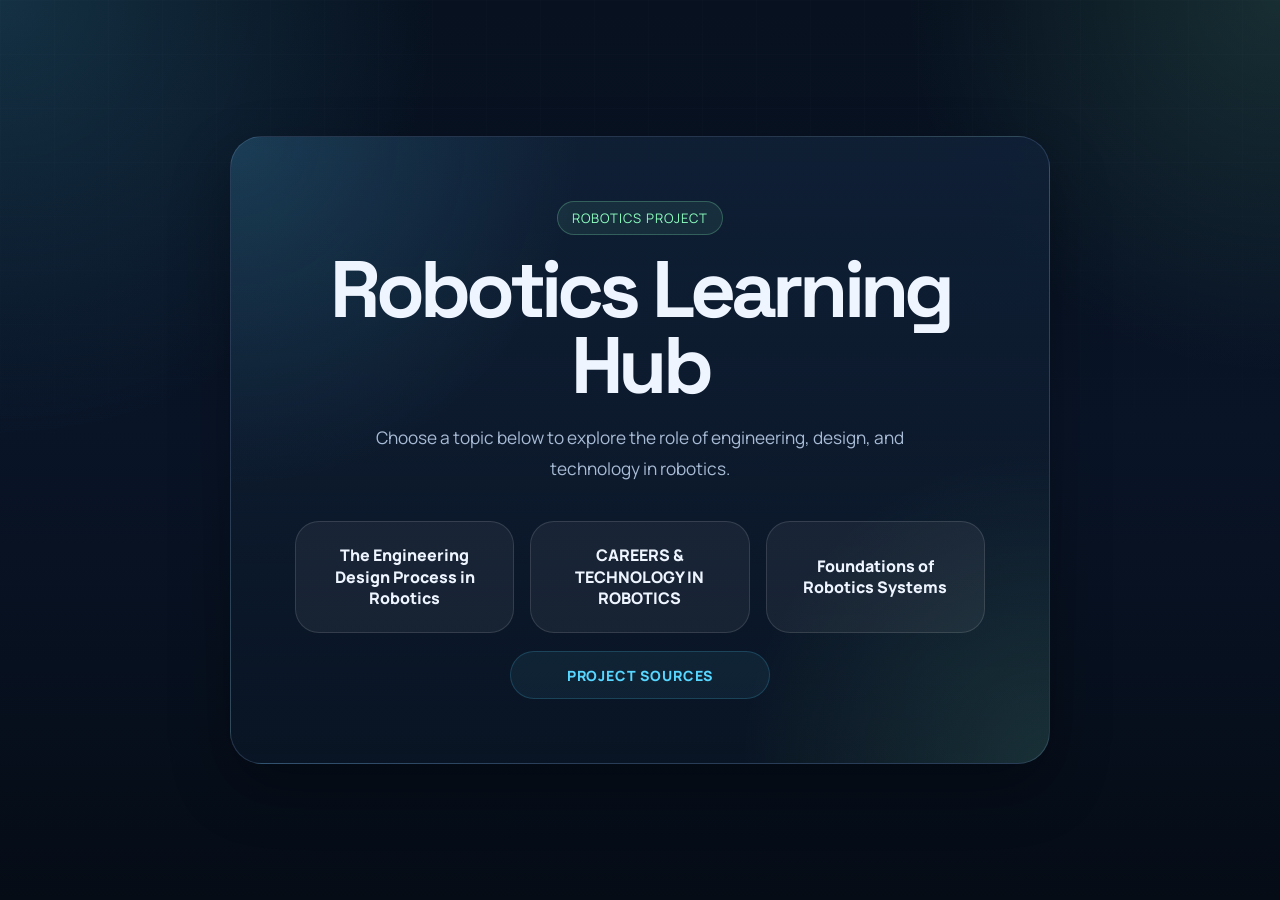
==== commit 4be2d492: "organize images into folder" ====
--- a/index.html
+++ b/index.html
@@ -33,11 +33,14 @@
         </p>
 
         <div class="home-actions reveal">
-          <a class="home-button home-button-primary" href="edp.html">
+          <a class="home-button home-button-secondary" href="edp.html">
             The Engineering Design Process in Robotics
           </a>
           <a class="home-button home-button-secondary" href="careers.html">
             CAREERS &amp; TECHNOLOGY IN ROBOTICS
+          </a>
+          <a class="home-button home-button-secondary" href="foundations.html">
+            Foundations of Robotics Systems
           </a>
         </div>
 
--- a/style.css
+++ b/style.css
@@ -71,8 +71,8 @@
   position: fixed;
   top: 0;
   left: 0;
-  width: 84px;
-  height: 84px;
+  width: 42px;
+  height: 42px;
   pointer-events: none;
   z-index: 20;
   opacity: 0;
@@ -1312,12 +1312,13 @@
 
 .home-actions {
   display: grid;
-  grid-template-columns: repeat(2, minmax(0, 1fr));
+  grid-template-columns: repeat(3, minmax(0, 1fr));
   gap: 1rem;
   margin-top: 2.3rem;
 }
 
 .home-button {
+  position: relative;
   display: grid;
   min-height: 112px;
   place-items: center;
@@ -1333,10 +1334,39 @@
     border-color 0.25s ease,
     box-shadow 0.25s ease,
     background 0.25s ease;
+  overflow: hidden;
+  isolation: isolate;
+}
+
+.home-button::before {
+  content: "";
+  position: absolute;
+  inset: 0;
+  z-index: -1;
+  background: linear-gradient(
+    120deg,
+    transparent 0%,
+    rgba(87, 214, 255, 0.16) 42%,
+    rgba(141, 255, 191, 0.18) 52%,
+    transparent 64%
+  );
+  opacity: 0;
+  transform: translateX(-60%);
+  transition:
+    opacity 0.25s ease,
+    transform 0.55s ease;
 }
 
 .home-button:hover {
   transform: translateY(-5px);
+  border-color: rgba(141, 255, 191, 0.34);
+  background: rgba(255, 255, 255, 0.085);
+  box-shadow: 0 18px 42px rgba(87, 214, 255, 0.14);
+}
+
+.home-button:hover::before {
+  opacity: 1;
+  transform: translateX(60%);
 }
 
 .home-button-primary {
@@ -1881,6 +1911,10 @@
   text-align: center;
 }
 
+.system-flow {
+  grid-template-columns: repeat(7, auto);
+}
+
 .flow-node.final {
   border-color: rgba(141, 255, 191, 0.28);
   background: rgba(141, 255, 191, 0.1);
@@ -1916,6 +1950,326 @@
   line-height: 1.85;
 }
 
+.foundations-hero .hero-panel {
+  transform: rotate(-1deg);
+}
+
+.robot-type-card {
+  position: relative;
+  overflow: hidden;
+}
+
+.robot-type-card::after {
+  content: "";
+  position: absolute;
+  inset: auto -52px -62px auto;
+  width: 150px;
+  height: 150px;
+  border-radius: 999px;
+  background: rgba(141, 255, 191, 0.08);
+  filter: blur(4px);
+}
+
+.robot-type-card > * {
+  position: relative;
+  z-index: 1;
+}
+
+.robot-flip-card {
+  display: block;
+  width: 100%;
+  aspect-ratio: 16 / 10;
+  margin-bottom: 1.1rem;
+  padding: 0;
+  border: 0;
+  border-radius: 18px;
+  background: transparent;
+  color: inherit;
+  font: inherit;
+  perspective: 1000px;
+}
+
+.robot-flip-card:focus-visible {
+  outline: 2px solid var(--accent-2);
+  outline-offset: 4px;
+}
+
+.robot-flip-inner,
+.robot-flip-face {
+  display: block;
+  width: 100%;
+  height: 100%;
+  border-radius: 18px;
+}
+
+.robot-flip-inner {
+  position: relative;
+  transform-style: preserve-3d;
+  transition: transform 0.72s cubic-bezier(0.16, 1, 0.3, 1);
+}
+
+.robot-flip-card:hover .robot-flip-inner,
+.robot-flip-card:focus-visible .robot-flip-inner {
+  transform: rotateY(180deg);
+}
+
+.robot-flip-face {
+  position: absolute;
+  inset: 0;
+  overflow: hidden;
+  border: 1px solid rgba(255, 255, 255, 0.1);
+  backface-visibility: hidden;
+  box-shadow: 0 18px 34px rgba(0, 0, 0, 0.22);
+}
+
+.robot-flip-front {
+  display: grid;
+  place-items: center;
+  background:
+    linear-gradient(rgba(7, 17, 31, 0.08), rgba(7, 17, 31, 0.08)),
+    #f6f9fc;
+  transform: rotateY(180deg);
+}
+
+.robot-flip-front::after {
+  content: "";
+  position: absolute;
+  inset: 0;
+  background:
+    linear-gradient(135deg, rgba(87, 214, 255, 0.2), transparent 36%),
+    linear-gradient(315deg, rgba(141, 255, 191, 0.14), transparent 34%);
+  mix-blend-mode: multiply;
+  pointer-events: none;
+}
+
+.robot-card-image {
+  display: block;
+  width: 100%;
+  height: 100%;
+  padding: 0.45rem;
+  object-fit: contain;
+}
+
+.robot-flip-back {
+  display: grid;
+  align-content: center;
+  justify-items: center;
+  gap: 0.65rem;
+  padding: 1.15rem;
+  text-align: center;
+  background:
+    radial-gradient(
+      circle at top left,
+      rgba(87, 214, 255, 0.2),
+      transparent 36%
+    ),
+    linear-gradient(180deg, rgba(12, 27, 47, 0.98), rgba(6, 14, 26, 0.98));
+  transform: rotateY(0deg);
+}
+
+.robot-flip-back strong {
+  color: var(--accent-2);
+  font-family: "Space Grotesk", sans-serif;
+  font-size: 1.25rem;
+}
+
+.robot-flip-back span {
+  max-width: 280px;
+  color: var(--muted);
+  line-height: 1.65;
+}
+
+.robot-flip-back .flip-cue,
+.system-diagram-summary .flip-cue {
+  display: inline-flex;
+  width: fit-content;
+  align-items: center;
+  justify-content: center;
+  margin-top: 0.25rem;
+  padding: 0.45rem 0.7rem;
+  border: 1px solid rgba(87, 214, 255, 0.2);
+  border-radius: 999px;
+  color: var(--accent);
+  background: rgba(87, 214, 255, 0.08);
+  font-size: 0.78rem;
+  font-weight: 800;
+  letter-spacing: 0.04em;
+  text-transform: uppercase;
+}
+
+.system-diagram-panel {
+  display: block;
+  width: 100%;
+  margin-top: 2.4rem;
+  padding: 1.2rem;
+  border: 1px solid rgba(87, 214, 255, 0.16);
+  border-radius: 28px;
+  background:
+    radial-gradient(
+      circle at top left,
+      rgba(87, 214, 255, 0.12),
+      transparent 30%
+    ),
+    linear-gradient(180deg, rgba(15, 30, 52, 0.94), rgba(9, 18, 32, 0.9));
+  box-shadow: var(--shadow);
+  overflow-x: auto;
+}
+
+.system-diagram-flip {
+  color: inherit;
+  font: inherit;
+  text-align: left;
+  perspective: 1200px;
+}
+
+.system-diagram-flip:focus-visible {
+  outline: 2px solid var(--accent-2);
+  outline-offset: 6px;
+}
+
+.system-diagram-inner {
+  position: relative;
+  display: block;
+  width: 100%;
+  min-height: 540px;
+  transform-style: preserve-3d;
+  transition: transform 0.78s cubic-bezier(0.16, 1, 0.3, 1);
+}
+
+.system-diagram-flip:hover .system-diagram-inner,
+.system-diagram-flip:focus-visible .system-diagram-inner {
+  transform: rotateY(180deg);
+}
+
+.system-diagram-face {
+  position: absolute;
+  inset: 0;
+  display: grid;
+  min-width: 760px;
+  border-radius: 18px;
+  overflow: hidden;
+  backface-visibility: hidden;
+}
+
+.system-diagram-summary {
+  align-content: center;
+  justify-items: center;
+  gap: 0.9rem;
+  padding: clamp(1.5rem, 5vw, 3rem);
+  text-align: center;
+  background:
+    radial-gradient(
+      circle at top left,
+      rgba(87, 214, 255, 0.22),
+      transparent 36%
+    ),
+    radial-gradient(
+      circle at bottom right,
+      rgba(141, 255, 191, 0.16),
+      transparent 32%
+    ),
+    linear-gradient(180deg, rgba(12, 27, 47, 0.98), rgba(6, 14, 26, 0.98));
+  border: 1px solid rgba(87, 214, 255, 0.18);
+}
+
+.system-diagram-summary strong {
+  color: var(--accent-2);
+  font-family: "Space Grotesk", sans-serif;
+  font-size: clamp(1.7rem, 4vw, 3rem);
+  letter-spacing: -0.04em;
+}
+
+.system-diagram-summary span:not(.flip-cue) {
+  max-width: 620px;
+  color: var(--muted);
+  font-size: 1.08rem;
+  line-height: 1.75;
+}
+
+.system-diagram-image {
+  background: #f6f9fc;
+  transform: rotateY(180deg);
+}
+
+.robot-system-diagram {
+  display: block;
+  width: 100%;
+  min-width: 760px;
+  height: 100%;
+  border-radius: 18px;
+  object-fit: contain;
+  transition:
+    transform 0.45s ease,
+    filter 0.45s ease;
+}
+
+.system-diagram-panel:hover .robot-system-diagram {
+  transform: scale(1.015);
+  filter: saturate(1.08) contrast(1.04);
+}
+
+.comparison-table-wrap {
+  margin-top: 2.4rem;
+  padding: 1.1rem;
+  border: 1px solid rgba(255, 255, 255, 0.08);
+  border-radius: 28px;
+  background: rgba(255, 255, 255, 0.04);
+  box-shadow: var(--shadow);
+  overflow-x: auto;
+}
+
+.robot-comparison-table {
+  width: 100%;
+  min-width: 1080px;
+  border-collapse: separate;
+  border-spacing: 0;
+  color: var(--text);
+}
+
+.robot-comparison-table th,
+.robot-comparison-table td {
+  padding: 1rem;
+  border-right: 1px solid rgba(255, 255, 255, 0.08);
+  border-bottom: 1px solid rgba(255, 255, 255, 0.08);
+  text-align: left;
+  vertical-align: top;
+  line-height: 1.55;
+}
+
+.robot-comparison-table th:last-child,
+.robot-comparison-table td:last-child {
+  border-right: 0;
+}
+
+.robot-comparison-table tbody tr:last-child th,
+.robot-comparison-table tbody tr:last-child td {
+  border-bottom: 0;
+}
+
+.robot-comparison-table thead th {
+  background: rgba(87, 214, 255, 0.1);
+  color: #eaf8ff;
+  font-family: "Space Grotesk", sans-serif;
+  font-size: 1rem;
+}
+
+.robot-comparison-table tbody th {
+  color: var(--accent-2);
+  font-weight: 800;
+}
+
+.robot-comparison-table tbody td {
+  color: var(--muted);
+}
+
+.robot-comparison-table thead th:first-child {
+  border-top-left-radius: 18px;
+}
+
+.robot-comparison-table thead th:last-child {
+  border-top-right-radius: 18px;
+}
+
 @media (max-width: 680px) {
   .home-main {
     padding: 1rem;
@@ -1939,7 +2293,8 @@
 }
 
 @media (max-width: 760px) {
-  .careers-hero .hero-panel {
+  .careers-hero .hero-panel,
+  .foundations-hero .hero-panel {
     transform: none;
   }
 
@@ -1959,4 +2314,16 @@
     animation: none;
     transform: rotate(90deg);
   }
-}
+
+  .system-diagram-inner {
+    min-height: 390px;
+  }
+}
+
+@media (prefers-reduced-motion: reduce) {
+  .robot-flip-inner,
+  .robot-system-diagram,
+  .system-diagram-inner {
+    transition: none;
+  }
+}
